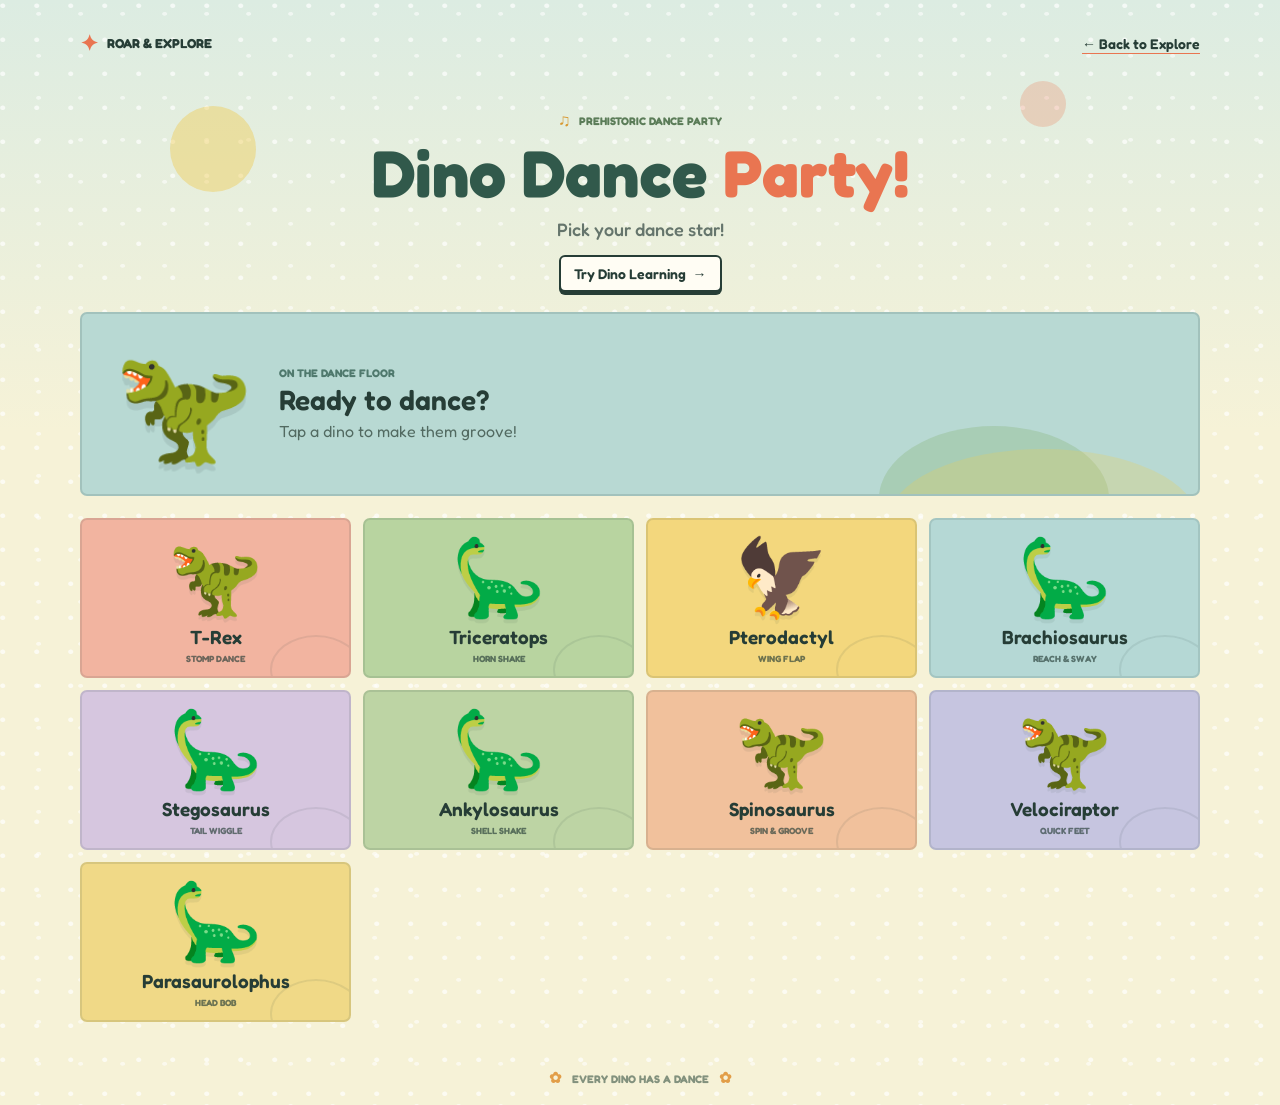
==== dance.html @ b4c5afd8 "feature added" ====
<!doctype html>
<html lang="en">
<head>
  <meta charset="utf-8">
  <meta name="viewport" content="width=device-width, initial-scale=1">
  <meta name="theme-color" content="#f6f2d7">
  <title>Dino Dance Party!</title>
  <link rel="preconnect" href="https://fonts.googleapis.com">
  <link rel="preconnect" href="https://fonts.gstatic.com" crossorigin>
  <link href="https://fonts.googleapis.com/css2?family=Fredoka:wght@400;500;600;700&display=swap" rel="stylesheet">
  <link rel="stylesheet" href="style.css">
  <script src="dance.js" defer></script>
</head>
<body class="dance-page">
  <main class="game" aria-labelledby="dance-title">
    <header class="topbar">
      <a class="wordmark" href="index.html" aria-label="Dino Roar and Explore home">
        <span class="wordmark-icon" aria-hidden="true">✦</span>
        <span>ROAR &amp; EXPLORE</span>
      </a>
      <a class="dance-back" href="index.html">← Back to Explore</a>
    </header>

    <section class="intro" aria-labelledby="dance-title">
      <p class="eyebrow"><span aria-hidden="true">♫</span> PREHISTORIC DANCE PARTY</p>
      <h1 id="dance-title">Dino Dance <span>Party!</span></h1>
      <p class="subtitle">Pick your dance star!</p>
      <a class="dance-page-link" href="learn.html">Try Dino Learning <span aria-hidden="true">→</span></a>
    </section>

    <section class="dance-stage" aria-live="polite" aria-atomic="true" aria-label="Dinosaur dance stage">
      <span class="dance-stage-art" id="dance-stage-art" aria-hidden="true">🦖</span>
      <div class="dance-stage-copy">
        <p class="dance-stage-label">ON THE DANCE FLOOR</p>
        <h2 id="dance-name">Ready to dance?</h2>
        <p id="dance-message">Tap a dino to make them groove!</p>
      </div>
    </section>

    <section class="dino-grid" aria-label="Choose a dinosaur to dance">
      <button class="dino-card dino-trex" type="button" data-dino="trex" aria-pressed="false">
        <span class="dino-art" aria-hidden="true">🦖</span>
        <span class="dino-name">T-Rex</span>
        <span class="dino-hint">STOMP DANCE</span>
      </button>
      <button class="dino-card dino-trike" type="button" data-dino="triceratops" aria-pressed="false">
        <span class="dino-art" aria-hidden="true">🦕</span>
        <span class="dino-name">Triceratops</span>
        <span class="dino-hint">HORN SHAKE</span>
      </button>
      <button class="dino-card dino-ptera" type="button" data-dino="pterodactyl" aria-pressed="false">
        <span class="dino-art" aria-hidden="true">🦅</span>
        <span class="dino-name">Pterodactyl</span>
        <span class="dino-hint">WING FLAP</span>
      </button>
      <button class="dino-card dino-brachio" type="button" data-dino="brachiosaurus" aria-pressed="false">
        <span class="dino-art" aria-hidden="true">🦕</span>
        <span class="dino-name">Brachiosaurus</span>
        <span class="dino-hint">REACH &amp; SWAY</span>
      </button>
      <button class="dino-card dino-stego" type="button" data-dino="stegosaurus" aria-pressed="false">
        <span class="dino-art" aria-hidden="true">🦕</span>
        <span class="dino-name">Stegosaurus</span>
        <span class="dino-hint">TAIL WIGGLE</span>
      </button>
      <button class="dino-card dino-ankylo" type="button" data-dino="ankylosaurus" aria-pressed="false">
        <span class="dino-art" aria-hidden="true">🦕</span>
        <span class="dino-name">Ankylosaurus</span>
        <span class="dino-hint">SHELL SHAKE</span>
      </button>
      <button class="dino-card dino-spino" type="button" data-dino="spinosaurus" aria-pressed="false">
        <span class="dino-art" aria-hidden="true">🦖</span>
        <span class="dino-name">Spinosaurus</span>
        <span class="dino-hint">SPIN &amp; GROOVE</span>
      </button>
      <button class="dino-card dino-raptor" type="button" data-dino="velociraptor" aria-pressed="false">
        <span class="dino-art" aria-hidden="true">🦖</span>
        <span class="dino-name">Velociraptor</span>
        <span class="dino-hint">QUICK FEET</span>
      </button>
      <button class="dino-card dino-parasauro" type="button" data-dino="parasaurolophus" aria-pressed="false">
        <span class="dino-art" aria-hidden="true">🦕</span>
        <span class="dino-name">Parasaurolophus</span>
        <span class="dino-hint">HEAD BOB</span>
      </button>
    </section>

    <footer class="footer"><span aria-hidden="true">✿</span> EVERY DINO HAS A DANCE <span aria-hidden="true">✿</span></footer>
  </main>
</body>
</html>
---- style.css ----
:root {
  color-scheme: light;
  --ink: #263d36;
  --muted: #65756c;
  --paper: #f6f2d7;
  --leaf: #77a95c;
  --coral: #e97551;
  --sky: #b7d8d3;
  --gold: #efc94e;
  font-family: "Fredoka", "Trebuchet MS", sans-serif;
}

* { box-sizing: border-box; }

body {
  min-width: 320px;
  min-height: 100vh;
  margin: 0;
  color: var(--ink);
  background-color: var(--paper);
  background-image:
    radial-gradient(ellipse at 8% 17%, rgba(255, 255, 255, .68) 0 2px, transparent 3px),
    radial-gradient(ellipse at 92% 33%, rgba(255, 255, 255, .55) 0 2px, transparent 3px),
    linear-gradient(180deg, #dcece2 0%, #f6f2d7 39%, #f6f2d7 100%);
  background-size: 34px 34px, 42px 42px, auto;
}

button, a { -webkit-tap-highlight-color: transparent; }
button { font: inherit; }

.game {
  position: relative;
  width: min(100% - 40px, 1120px);
  min-height: 100vh;
  margin: 0 auto;
  padding: 22px 0 18px;
  display: flex;
  flex-direction: column;
}

.topbar {
  display: flex;
  align-items: center;
  justify-content: space-between;
  min-height: 42px;
}

.wordmark {
  display: inline-flex;
  align-items: center;
  gap: 9px;
  color: var(--ink);
  font-size: 13px;
  font-weight: 700;
  letter-spacing: 0;
  text-decoration: none;
}

.wordmark-icon { color: var(--coral); font-size: 22px; }

.sound-toggle {
  display: inline-flex;
  align-items: center;
  gap: 8px;
  min-height: 42px;
  padding: 0 14px;
  border: 2px solid var(--ink);
  border-radius: 6px;
  color: var(--ink);
  background: #fffdf4;
  font-size: 14px;
  font-weight: 600;
  cursor: pointer;
  box-shadow: 0 3px 0 var(--ink);
}

.sound-toggle:active { transform: translateY(2px); box-shadow: 0 1px 0 var(--ink); }
.sound-icon { color: #39796b; font-size: 20px; line-height: 1; }

.intro {
  position: relative;
  padding: clamp(28px, 5vh, 52px) 0 27px;
  text-align: center;
}

.intro::before, .intro::after {
  position: absolute;
  z-index: -1;
  content: "";
  width: 86px;
  height: 86px;
  border-radius: 50%;
  background: rgba(239, 201, 78, .42);
}

.intro::before { left: 11%; top: 42px; }
.intro::after { right: 12%; top: 17px; width: 46px; height: 46px; background: rgba(233, 117, 81, .25); }

.eyebrow, .activity-kicker, .dino-hint, .footer {
  font-size: 11px;
  font-weight: 700;
  letter-spacing: 0;
}

.eyebrow { margin: 0 0 8px; color: #5b7c58; }
.eyebrow span { margin-right: 5px; color: #d8972e; font-size: 17px; vertical-align: -1px; }

h1 {
  margin: 0;
  color: #31594b;
  font-size: clamp(38px, 6vw, 66px);
  font-weight: 700;
  line-height: 1.04;
}

h1 span { color: var(--coral); }
.subtitle { margin: 10px 0 0; color: var(--muted); font-size: 18px; font-weight: 500; }

.dino-grid {
  display: grid;
  grid-template-columns: repeat(5, minmax(0, 1fr));
  gap: 14px;
  margin: 0 0 24px;
}

.dino-card {
  position: relative;
  display: flex;
  min-width: 0;
  min-height: 190px;
  flex-direction: column;
  align-items: center;
  justify-content: center;
  gap: 5px;
  overflow: hidden;
  padding: 13px 8px 12px;
  border: 2px solid rgba(38, 61, 54, .12);
  border-radius: 7px;
  color: var(--ink);
  cursor: pointer;
  transition: transform .18s ease, border-color .18s ease, box-shadow .18s ease;
  animation: pop-in .45s both;
}

.dino-card:nth-child(2) { animation-delay: .06s; }
.dino-card:nth-child(3) { animation-delay: .12s; }
.dino-card:nth-child(4) { animation-delay: .18s; }
.dino-card:nth-child(5) { animation-delay: .24s; }
.dino-trex { background: #f2b4a0; }
.dino-trike { background: #b8d4a0; }
.dino-ptera { background: #f3d77d; }
.dino-brachio { background: #b5d8d5; }
.dino-stego { background: #d6c6df; }

.dino-card::after {
  position: absolute;
  right: -13px;
  bottom: -28px;
  width: 88px;
  height: 65px;
  border: 2px solid rgba(38, 61, 54, .09);
  border-radius: 50%;
  content: "";
}

.dino-card:hover, .dino-card:focus-visible, .dino-card[aria-pressed="true"] {
  z-index: 1;
  transform: translateY(-5px) rotate(-1deg);
  border-color: var(--ink);
  outline: none;
  box-shadow: 0 6px 0 rgba(38, 61, 54, .18);
}

.dino-card:focus-visible { outline: 3px solid #fff; outline-offset: 3px; }
.dino-art { font-size: clamp(56px, 6vw, 76px); line-height: 1.15; filter: drop-shadow(0 4px 0 rgba(38, 61, 54, .08)); }
.dino-name { max-width: 100%; font-size: 19px; font-weight: 600; line-height: 1.15; }
.dino-hint { color: rgba(38, 61, 54, .66); font-size: 9px; }
.dino-card.is-playing .dino-art { animation: dino-dance .55s ease-in-out 2; }

.activity {
  display: grid;
  grid-template-columns: 56px 1fr 44px;
  align-items: center;
  gap: 15px;
  min-height: 112px;
  padding: 17px 20px;
  border: 2px solid #d3a735;
  border-radius: 7px;
  background: #fff5c9;
  box-shadow: 0 4px 0 rgba(211, 167, 53, .22);
}

.activity-mark {
  display: grid;
  width: 52px;
  aspect-ratio: 1;
  place-items: center;
  border-radius: 50%;
  color: #fff9e3;
  background: var(--coral);
  font-size: 29px;
  font-weight: 700;
}

.activity-kicker { margin: 0 0 3px; color: #9c7828; }
.activity h2 { margin: 0; font-size: 23px; font-weight: 600; line-height: 1.12; }
.activity-copy > p:last-child { margin: 5px 0 0; color: #596858; font-size: 16px; line-height: 1.35; }

.repeat-button {
  display: grid;
  width: 42px;
  aspect-ratio: 1;
  place-items: center;
  border: 2px solid var(--ink);
  border-radius: 6px;
  color: var(--ink);
  background: #fffdf4;
  box-shadow: 0 3px 0 var(--ink);
  cursor: pointer;
}

.repeat-button span { font-size: 29px; line-height: 1; }
.repeat-button:active:not(:disabled) { transform: translateY(2px); box-shadow: 0 1px 0 var(--ink); }
.repeat-button:disabled { opacity: .42; cursor: not-allowed; }
.repeat-button:focus-visible, .sound-toggle:focus-visible { outline: 3px solid var(--coral); outline-offset: 3px; }

.footer {
  margin-top: auto;
  padding-top: 22px;
  color: #82917d;
  text-align: center;
}

.footer span { padding: 0 7px; color: #e29e48; font-size: 15px; }

@keyframes pop-in {
  from { opacity: 0; transform: translateY(12px) scale(.97); }
  to { opacity: 1; transform: translateY(0) scale(1); }
}

@keyframes dino-dance {
  0%, 100% { transform: rotate(0) translateY(0); }
  35% { transform: rotate(-12deg) translateY(-9px); }
  70% { transform: rotate(12deg) translateY(-4px); }
}

@media (max-width: 800px) {
  .dino-grid { grid-template-columns: repeat(3, minmax(0, 1fr)); }
  .dino-card { min-height: 166px; }
  .dino-card:nth-child(4) { grid-column: 1 / 2; margin-left: 50%; width: calc(100% + 7px); }
  .dino-card:nth-child(5) { grid-column: 3 / 4; margin-left: -50%; width: calc(100% + 7px); }
}

@media (max-width: 520px) {
  .game { width: min(100% - 28px, 420px); padding-top: 14px; }
  .wordmark { gap: 5px; font-size: 11px; }
  .sound-toggle { min-height: 38px; padding: 0 10px; font-size: 12px; }
  .intro { padding: 29px 0 22px; }
  .intro::before { left: 2%; top: 33px; width: 57px; height: 57px; }
  .intro::after { right: 5%; top: 12px; }
  .eyebrow { font-size: 9px; }
  h1 { font-size: 41px; }
  .subtitle { margin-top: 7px; font-size: 16px; }
  .dino-grid { grid-template-columns: repeat(2, minmax(0, 1fr)); gap: 10px; margin-bottom: 19px; }
  .dino-card { min-height: 150px; }
  .dino-card:nth-child(4), .dino-card:nth-child(5) { grid-column: auto; width: auto; margin: 0; }
  .dino-card:nth-child(5) { grid-column: 1 / -1; width: calc(50% - 5px); justify-self: center; }
  .dino-art { font-size: 59px; }
  .dino-name { font-size: 17px; }
  .activity { grid-template-columns: 43px 1fr 38px; gap: 10px; min-height: 100px; padding: 13px 12px; }
  .activity-mark { width: 42px; font-size: 25px; }
  .activity-kicker { font-size: 9px; }
  .activity h2 { font-size: 19px; }
  .activity-copy > p:last-child { font-size: 14px; }
  .repeat-button { width: 37px; }
  .footer { padding-top: 17px; font-size: 9px; }
}

@media (prefers-reduced-motion: reduce) {
  *, *::before, *::after { scroll-behavior: auto !important; animation-duration: .01ms !important; animation-iteration-count: 1 !important; transition-duration: .01ms !important; }
}

.dance-page-link {
  display: inline-flex;
  align-items: center;
  gap: 7px;
  margin-top: 15px;
  padding: 8px 13px;
  border: 2px solid var(--ink);
  border-radius: 6px;
  color: var(--ink);
  background: #fffdf4;
  box-shadow: 0 3px 0 var(--ink);
  font-size: 14px;
  font-weight: 600;
  text-decoration: none;
  transition: transform .15s ease, box-shadow .15s ease;
}

.dance-page-link:hover { transform: translateY(-2px); box-shadow: 0 5px 0 var(--ink); }
.dance-page-link:focus-visible, .dance-back:focus-visible { outline: 3px solid var(--coral); outline-offset: 3px; }

.dance-back {
  color: var(--ink);
  font-size: 14px;
  font-weight: 600;
  text-decoration-color: var(--coral);
  text-underline-offset: 4px;
}

.dance-page .intro { padding-bottom: 20px; }
.dance-page .intro::before { left: 8%; }

.dance-stage {
  position: relative;
  display: grid;
  grid-template-columns: 150px 1fr;
  align-items: center;
  gap: 20px;
  min-height: 184px;
  margin-bottom: 22px;
  padding: 15px 27px;
  overflow: hidden;
  border: 2px solid rgba(38, 61, 54, .15);
  border-radius: 7px;
  background: #b8d9d3;
}

.dance-stage::before, .dance-stage::after {
  position: absolute;
  right: 8%;
  bottom: -77px;
  width: 230px;
  height: 145px;
  border-radius: 50%;
  background: rgba(119, 169, 92, .25);
  content: "";
}

.dance-stage::after { right: 0; bottom: -100px; width: 310px; background: rgba(239, 201, 78, .25); }
.dance-stage-art { z-index: 1; display: block; font-size: 112px; line-height: 1; text-align: center; filter: drop-shadow(0 7px 0 rgba(38, 61, 54, .1)); }
.dance-stage-copy { z-index: 1; }
.dance-stage-label { margin: 0 0 4px; color: #4f796d; font-size: 11px; font-weight: 700; }
.dance-stage h2 { margin: 0; font-size: 28px; font-weight: 600; line-height: 1.15; }
.dance-stage-copy > p:last-child { margin: 5px 0 0; color: #526a61; font-size: 16px; }
.dance-page .dino-grid { grid-template-columns: repeat(4, minmax(0, 1fr)); gap: 12px; }
.dance-page .dino-card { min-height: 160px; }
.dance-page .dino-ankylo { background: #bdd4a4; }
.dance-page .dino-spino { background: #f1c19c; }
.dance-page .dino-raptor { background: #c6c5e0; }
.dance-page .dino-parasauro { background: #f0d987; }
.dance-stage-art.is-dancing { animation: dance-party .46s ease-in-out 6; transform-origin: 50% 90%; }

@keyframes dance-party {
  0%, 100% { transform: translateY(0) rotate(0); }
  25% { transform: translateY(-17px) rotate(-14deg); }
  50% { transform: translateY(0) rotate(0); }
  75% { transform: translateY(-13px) rotate(14deg); }
}

@media (max-width: 800px) {
  .dance-page .dino-grid { grid-template-columns: repeat(3, minmax(0, 1fr)); }
  .dance-page .dino-card:nth-child(4), .dance-page .dino-card:nth-child(5) { grid-column: auto; width: auto; margin: 0; }
}

@media (max-width: 520px) {
  .dance-page .intro { padding-top: 29px; }
  .dance-page .dino-grid { grid-template-columns: repeat(2, minmax(0, 1fr)); }
  .dance-page .dino-card { min-height: 145px; }
  .dance-page .dino-name { font-size: 15px; }
  .dance-stage { grid-template-columns: 92px 1fr; gap: 12px; min-height: 142px; padding: 12px; }
  .dance-stage-art { font-size: 76px; }
  .dance-stage h2 { font-size: 21px; }
  .dance-stage-copy > p:last-child { font-size: 14px; }
}

.learning-page .intro { padding-bottom: 20px; }
.learning-page .learning-tabs {
  display: grid;
  grid-template-columns: repeat(3, minmax(0, 1fr));
  gap: 8px;
  width: min(100%, 660px);
  margin: 0 auto 25px;
}

.learning-tab {
  min-height: 48px;
  padding: 8px 12px;
  border: 2px solid rgba(38, 61, 54, .4);
  border-radius: 6px;
  color: var(--ink);
  background: rgba(255, 253, 244, .72);
  font-size: 16px;
  font-weight: 600;
  cursor: pointer;
}

.learning-tab[aria-selected="true"] {
  border-color: var(--ink);
  color: #fffdf4;
  background: #39796b;
  box-shadow: 0 3px 0 var(--ink);
}

.learning-tab:focus-visible, .learning-action:focus-visible, .number-choice:focus-visible, .story-choice:focus-visible {
  outline: 3px solid var(--coral);
  outline-offset: 3px;
}

.learning-panel { width: min(100%, 850px); margin: 0 auto; }
.learning-page [hidden] { display: none !important; }
.learning-copy { margin-bottom: 19px; text-align: center; }
.learning-copy .activity-kicker { margin: 0 0 5px; }
.learning-copy h2 { margin: 0; font-size: 29px; font-weight: 600; line-height: 1.15; }
.learning-copy > p:last-child { margin: 6px 0 0; color: var(--muted); font-size: 16px; }

.learning-actions { display: flex; justify-content: center; gap: 10px; flex-wrap: wrap; margin: 0 0 12px; }
.learning-action {
  min-height: 46px;
  padding: 9px 15px;
  border: 2px solid var(--ink);
  border-radius: 6px;
  color: #fffdf4;
  background: #39796b;
  box-shadow: 0 3px 0 var(--ink);
  font-size: 16px;
  font-weight: 600;
  cursor: pointer;
}

.learning-action:hover:not(:disabled) { transform: translateY(-2px); }
.learning-action:active:not(:disabled) { transform: translateY(2px); box-shadow: 0 1px 0 var(--ink); }
.learning-action:disabled { opacity: .48; cursor: not-allowed; }
.learning-action.secondary { color: var(--ink); background: #fffdf4; }
.mode-feedback { min-height: 25px; margin: 8px 0 17px; color: #596858; font-size: 16px; font-weight: 500; text-align: center; }
.mode-feedback.is-correct { color: #2f7048; }
.mode-feedback.is-try-again { color: #9a5a35; }

.learning-page .sound-choices { grid-template-columns: repeat(5, minmax(0, 1fr)); gap: 10px; }
.learning-page .sound-choices .dino-card { min-height: 135px; }
.learning-page .sound-choices .dino-art { font-size: 55px; }
.learning-page .sound-choices .dino-name { font-size: 16px; }
.learning-page .sound-choices .dino-hint { font-size: 8px; }

.egg-display {
  display: flex;
  min-height: 130px;
  align-items: center;
  justify-content: center;
  gap: 5px;
  margin: 0 0 17px;
  padding: 14px;
  border: 2px dashed #d3a735;
  border-radius: 7px;
  background: #fff5c9;
}

.egg { display: inline-block; font-size: clamp(37px, 6vw, 54px); line-height: 1.1; animation: pop-in .3s both; }
.egg:nth-child(2) { animation-delay: .04s; }
.egg:nth-child(3) { animation-delay: .08s; }
.egg:nth-child(4) { animation-delay: .12s; }
.egg:nth-child(5) { animation-delay: .16s; }
.number-choices { display: flex; justify-content: center; gap: 10px; flex-wrap: wrap; }

.number-choice {
  width: 54px;
  aspect-ratio: 1;
  border: 2px solid var(--ink);
  border-radius: 6px;
  color: var(--ink);
  background: #fffdf4;
  box-shadow: 0 3px 0 var(--ink);
  font-size: 24px;
  font-weight: 700;
  cursor: pointer;
}

.number-choice:hover { transform: translateY(-2px); }
.number-choice:active { transform: translateY(2px); box-shadow: 0 1px 0 var(--ink); }

.story-scene {
  display: grid;
  grid-template-columns: 120px 1fr;
  align-items: center;
  gap: 20px;
  min-height: 150px;
  margin: 0 0 17px;
  padding: 16px 22px;
  border: 2px solid rgba(38, 61, 54, .14);
  border-radius: 7px;
  background: #b8d9d3;
}

.story-art { font-size: 82px; line-height: 1; text-align: center; }
.story-scene h2 { margin: 0; font-size: 23px; font-weight: 600; line-height: 1.2; }
.story-choices { display: grid; grid-template-columns: repeat(2, minmax(0, 1fr)); gap: 10px; }

.story-choice {
  min-height: 60px;
  padding: 11px 14px;
  border: 2px solid var(--ink);
  border-radius: 6px;
  color: var(--ink);
  background: #fffdf4;
  box-shadow: 0 3px 0 var(--ink);
  font-size: 16px;
  font-weight: 600;
  line-height: 1.25;
  cursor: pointer;
}

.story-choice:hover { transform: translateY(-2px); background: #fff5c9; }
.story-response { min-height: 24px; margin: 14px 0; color: #39796b; font-size: 17px; font-weight: 600; text-align: center; }
.story-next { display: block; margin: 0 auto; }

@media (max-width: 800px) {
  .learning-page .sound-choices { grid-template-columns: repeat(3, minmax(0, 1fr)); }
  .learning-page .sound-choices .dino-card:nth-child(4), .learning-page .sound-choices .dino-card:nth-child(5) { grid-column: auto; width: auto; margin: 0; }
}

@media (max-width: 520px) {
  .learning-page .intro { padding-top: 29px; }
  .learning-page .learning-tabs { gap: 5px; margin-bottom: 20px; }
  .learning-tab { min-height: 44px; padding: 7px 5px; font-size: 14px; }
  .learning-copy h2 { font-size: 24px; }
  .learning-copy > p:last-child { font-size: 14px; }
  .learning-page .sound-choices { grid-template-columns: repeat(2, minmax(0, 1fr)); }
  .learning-page .sound-choices .dino-card { min-height: 130px; }
  .learning-page .sound-choices .dino-card:nth-child(4), .learning-page .sound-choices .dino-card:nth-child(5) { grid-column: auto; width: auto; margin: 0; }
  .egg-display { min-height: 112px; gap: 0; padding: 10px 5px; }
  .egg { font-size: 42px; }
  .number-choice { width: 48px; }
  .story-scene { grid-template-columns: 72px 1fr; gap: 12px; min-height: 130px; padding: 13px 10px; }
  .story-art { font-size: 60px; }
  .story-scene h2 { font-size: 19px; }
  .story-choices { grid-template-columns: 1fr; }
}
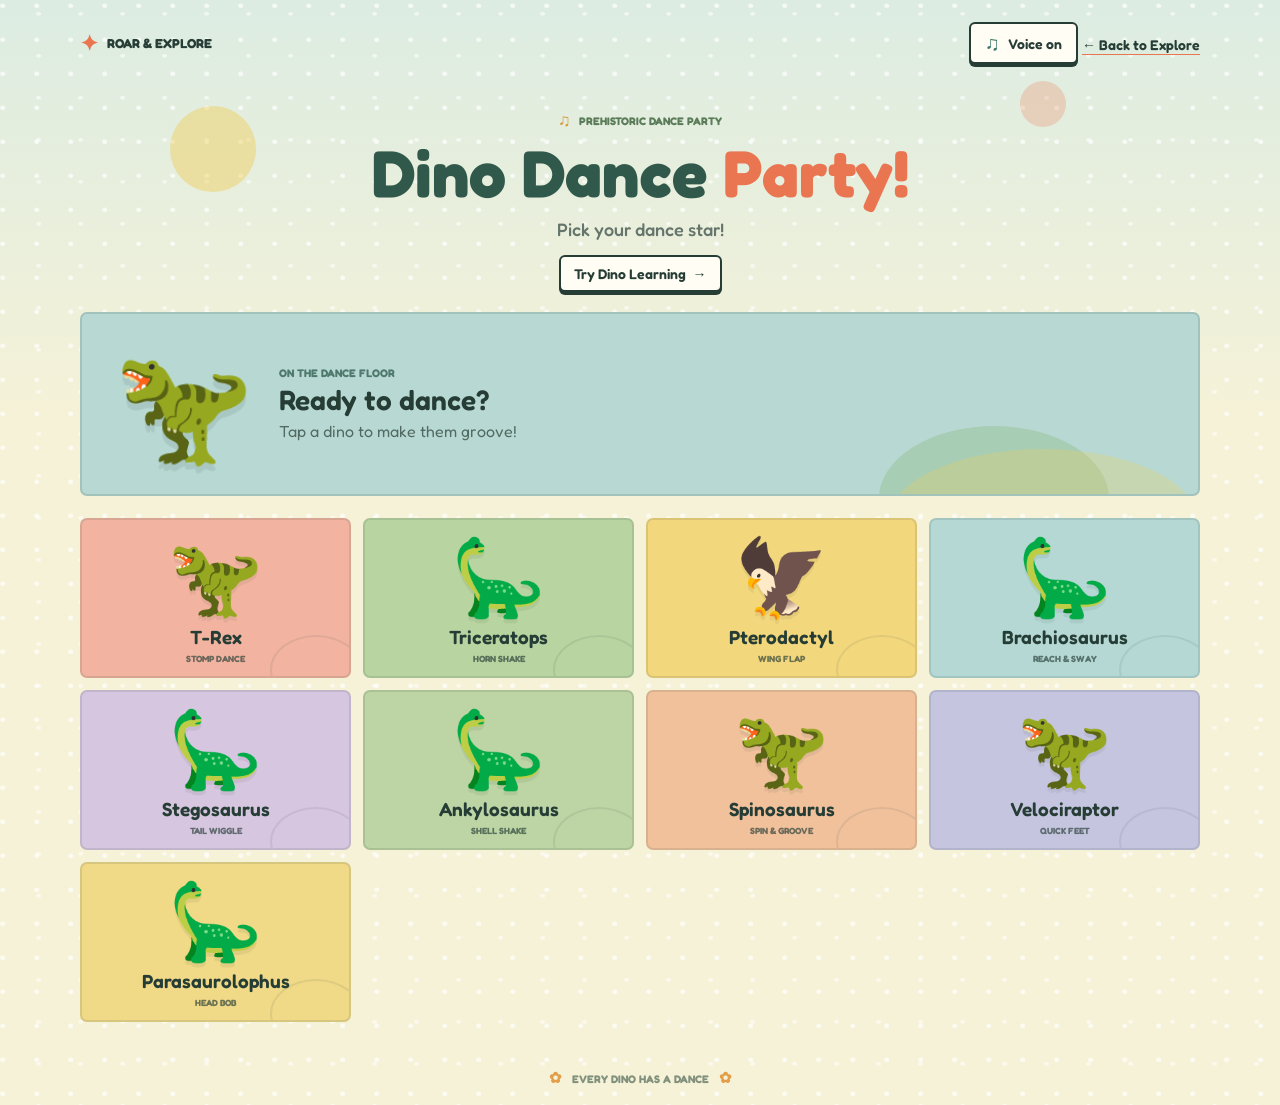
==== commit 93eaacb1: "voice added" ====
--- a/dance.html
+++ b/dance.html
@@ -18,7 +18,13 @@
         <span class="wordmark-icon" aria-hidden="true">✦</span>
         <span>ROAR &amp; EXPLORE</span>
       </a>
-      <a class="dance-back" href="index.html">← Back to Explore</a>
+      <div class="topbar-actions">
+        <button class="sound-toggle" type="button" aria-pressed="true" aria-label="Turn voice off">
+          <span class="sound-icon" aria-hidden="true">♫</span>
+          <span class="sound-label">Voice on</span>
+        </button>
+        <a class="dance-back" href="index.html">← Back to Explore</a>
+      </div>
     </header>
 
     <section class="intro" aria-labelledby="dance-title">
